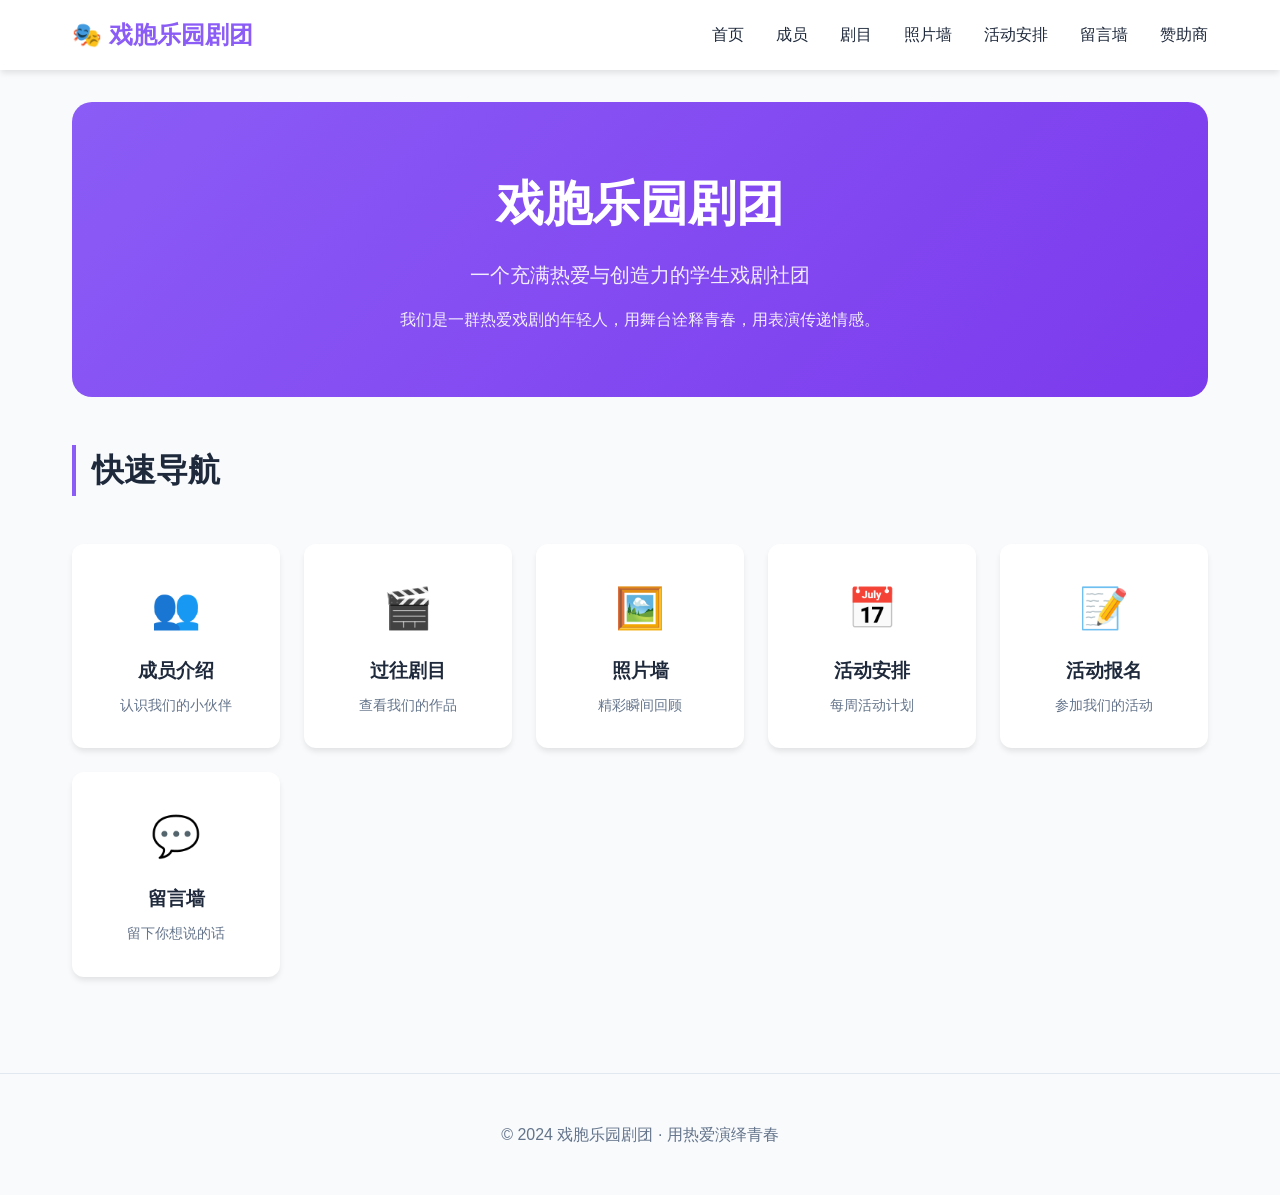
==== index.html @ 25ec361a "Initial commit: 戏胞乐园剧团网站" ====
<!DOCTYPE html>
<html lang="zh-CN">
<head>
    <meta charset="UTF-8">
    <meta name="viewport" content="width=device-width, initial-scale=1.0">
    <title>戏胞乐园剧团</title>
    <link rel="stylesheet" href="css/style.css">
    <style>
        /* 首页特有样式 */
        .hero {
            text-align: center;
            padding: 4rem 2rem;
            background: linear-gradient(135deg, #8B5CF6 0%, #7C3AED 100%);
            color: white;
            border-radius: 20px;
            margin-bottom: 3rem;
        }
        
        .hero h1 {
            font-size: 3rem;
            margin-bottom: 1rem;
        }
        
        .hero p {
            font-size: 1.25rem;
            opacity: 0.9;
        }
        
        .hero-poster {
            max-width: 400px;
            margin: 2rem auto 0;
            border-radius: 12px;
            box-shadow: 0 20px 40px rgba(0,0,0,0.3);
        }
        
        .quick-links {
            display: grid;
            grid-template-columns: repeat(auto-fit, minmax(200px, 1fr));
            gap: 1.5rem;
            margin-top: 3rem;
        }
        
        .quick-card {
            background: var(--card-bg);
            padding: 2rem;
            border-radius: 12px;
            text-align: center;
            box-shadow: var(--shadow);
            transition: transform 0.2s;
            text-decoration: none;
            color: var(--text);
        }
        
        .quick-card:hover {
            transform: translateY(-4px);
        }
        
        .quick-card .icon {
            font-size: 2.5rem;
            margin-bottom: 1rem;
        }
        
        .quick-card h3 {
            margin-bottom: 0.5rem;
        }
        
        .quick-card p {
            color: var(--text-light);
            font-size: 0.875rem;
        }
    </style>
</head>
<body>
    <!-- 导航 -->
    <nav class="navbar">
        <div class="navbar-content">
            <div class="logo">🎭 <span id="site-name">戏胞乐园剧团</span></div>
            <ul class="nav-links">
                <li><a href="index.html">首页</a></li>
                <li><a href="members.html">成员</a></li>
                <li><a href="plays.html">剧目</a></li>
                <li><a href="gallery.html">照片墙</a></li>
                <li><a href="schedule.html">活动安排</a></li>
                <li><a href="guestbook.html">留言墙</a></li>
                <li><a href="sponsors.html">赞助商</a></li>
            </ul>
        </div>
    </nav>
    
    <!-- 主内容 -->
    <main>
        <!-- Hero 区 -->
        <section class="hero">
            <h1 id="hero-title">戏胞乐园剧团</h1>
            <p id="hero-intro">一个充满热爱与创造力的学生戏剧社团</p>
            <p id="hero-desc" style="margin-top: 1rem; font-size: 1rem; max-width: 600px; margin-left: auto; margin-right: auto;">
                我们是一群热爱戏剧的年轻人，用舞台诠释青春，用表演传递情感。
            </p>
            <img id="hero-poster" class="hero-poster" style="display: none;">
        </section>
        
        <!-- 快捷入口 -->
        <h2 class="section-title">快速导航</h2>
        <div class="quick-links">
            <a href="members.html" class="quick-card">
                <div class="icon">👥</div>
                <h3>成员介绍</h3>
                <p>认识我们的小伙伴</p>
            </a>
            <a href="plays.html" class="quick-card">
                <div class="icon">🎬</div>
                <h3>过往剧目</h3>
                <p>查看我们的作品</p>
            </a>
            <a href="gallery.html" class="quick-card">
                <div class="icon">🖼️</div>
                <h3>照片墙</h3>
                <p>精彩瞬间回顾</p>
            </a>
            <a href="schedule.html" class="quick-card">
                <div class="icon">📅</div>
                <h3>活动安排</h3>
                <p>每周活动计划</p>
            </a>
            <a href="signup.html" class="quick-card">
                <div class="icon">📝</div>
                <h3>活动报名</h3>
                <p>参加我们的活动</p>
            </a>
            <a href="guestbook.html" class="quick-card">
                <div class="icon">💬</div>
                <h3>留言墙</h3>
                <p>留下你想说的话</p>
            </a>
        </div>
    </main>
    
    <!-- 页脚 -->
    <footer style="text-align: center; padding: 3rem 2rem; color: var(--text-light); border-top: 1px solid var(--border); margin-top: 4rem;">
        <p>© 2024 戏胞乐园剧团 · 用热爱演绎青春</p>
    </footer>
    
    <script src="js/data-manager.js"></script>
    <script>
        // 加载数据
        document.addEventListener('DOMContentLoaded', () => {
            const data = DataManager.getAll();
            
            // 更新标题
            document.getElementById('site-name').textContent = data.theater.name;
            document.title = data.theater.name;
            
            // 更新 Hero
            document.getElementById('hero-title').textContent = data.theater.name;
            document.getElementById('hero-intro').textContent = data.theater.intro;
            document.getElementById('hero-desc').textContent = data.theater.description;
            
            // 更新海报
            if (data.theater.poster) {
                const poster = document.getElementById('hero-poster');
                poster.src = data.theater.poster;
                poster.style.display = 'block';
            }
        });
    </script>
</body>
</html>
---- css/style.css ----
/**
 * 戏胞乐园 - 全局样式
 */

/* 基础重置 */
* {
    margin: 0;
    padding: 0;
    box-sizing: border-box;
}

:root {
    --primary: #8B5CF6;
    --primary-dark: #7C3AED;
    --secondary: #F59E0B;
    --bg: #F8FAFC;
    --card-bg: #FFFFFF;
    --text: #1E293B;
    --text-light: #64748B;
    --border: #E2E8F0;
    --shadow: 0 4px 6px -1px rgba(0,0,0,0.1);
    --shadow-lg: 0 10px 15px -3px rgba(0,0,0,0.1);
}

body {
    font-family: -apple-system, BlinkMacSystemFont, 'Segoe UI', Roboto, 'Helvetica Neue', Arial, sans-serif;
    background: var(--bg);
    color: var(--text);
    line-height: 1.6;
}

/* 导航 */
.navbar {
    background: var(--card-bg);
    box-shadow: var(--shadow);
    position: sticky;
    top: 0;
    z-index: 100;
}

.navbar-content {
    max-width: 1200px;
    margin: 0 auto;
    padding: 1rem 2rem;
    display: flex;
    justify-content: space-between;
    align-items: center;
}

.logo {
    font-size: 1.5rem;
    font-weight: bold;
    color: var(--primary);
}

.nav-links {
    display: flex;
    gap: 2rem;
    list-style: none;
}

.nav-links a {
    text-decoration: none;
    color: var(--text);
    font-weight: 500;
    transition: color 0.2s;
}

.nav-links a:hover {
    color: var(--primary);
}

/* 主内容区 */
main {
    max-width: 1200px;
    margin: 0 auto;
    padding: 2rem;
}

.section {
    margin-bottom: 4rem;
}

.section-title {
    font-size: 2rem;
    margin-bottom: 1.5rem;
    color: var(--text);
    border-left: 4px solid var(--primary);
    padding-left: 1rem;
}

/* 卡片网格 */
.card-grid {
    display: grid;
    grid-template-columns: repeat(auto-fill, minmax(250px, 1fr));
    gap: 1.5rem;
}

/* 成员卡片 */
.member-card {
    background: var(--card-bg);
    border-radius: 12px;
    padding: 1.5rem;
    text-align: center;
    box-shadow: var(--shadow);
    transition: transform 0.2s, box-shadow 0.2s;
}

.member-card:hover {
    transform: translateY(-4px);
    box-shadow: var(--shadow-lg);
}

.member-avatar {
    width: 100px;
    height: 100px;
    border-radius: 50%;
    overflow: hidden;
    margin: 0 auto 1rem;
    background: linear-gradient(135deg, var(--primary), var(--primary-dark));
}

.member-avatar img {
    width: 100%;
    height: 100%;
    object-fit: cover;
}

.avatar-placeholder {
    width: 100%;
    height: 100%;
    display: flex;
    align-items: center;
    justify-content: center;
    color: white;
    font-size: 2rem;
}

.member-name {
    font-size: 1.25rem;
    margin-bottom: 0.25rem;
}

.member-role {
    color: var(--primary);
    font-size: 0.875rem;
    font-weight: 500;
}

.member-intro {
    color: var(--text-light);
    font-size: 0.875rem;
    margin-top: 0.5rem;
}

/* 剧目卡片 */
.play-card {
    background: var(--card-bg);
    border-radius: 12px;
    overflow: hidden;
    box-shadow: var(--shadow);
}

.play-cover {
    height: 200px;
    background: linear-gradient(135deg, var(--primary), var(--secondary));
    display: flex;
    align-items: center;
    justify-content: center;
}

.play-cover img {
    width: 100%;
    height: 100%;
    object-fit: cover;
}

.cover-placeholder {
    color: white;
    font-size: 1.5rem;
    font-weight: bold;
    padding: 1rem;
    text-align: center;
}

.play-info {
    padding: 1.5rem;
}

.play-info h3 {
    margin-bottom: 0.5rem;
}

.play-date {
    color: var(--primary);
    font-size: 0.875rem;
    font-weight: 500;
}

.play-content {
    color: var(--text-light);
    margin-top: 0.75rem;
    font-size: 0.875rem;
}

/* 照片墙 */
.gallery-grid {
    display: grid;
    grid-template-columns: repeat(auto-fill, minmax(200px, 1fr));
    gap: 1rem;
}

.gallery-item {
    aspect-ratio: 1;
    border-radius: 8px;
    overflow: hidden;
    cursor: pointer;
    position: relative;
}

.gallery-item img {
    width: 100%;
    height: 100%;
    object-fit: cover;
    transition: transform 0.3s;
}

.gallery-item:hover img {
    transform: scale(1.05);
}

.gallery-title {
    position: absolute;
    bottom: 0;
    left: 0;
    right: 0;
    background: linear-gradient(transparent, rgba(0,0,0,0.7));
    color: white;
    padding: 2rem 1rem 1rem;
    font-size: 0.875rem;
}

/* Lightbox */
#lightbox {
    display: none;
    position: fixed;
    top: 0;
    left: 0;
    width: 100%;
    height: 100%;
    background: rgba(0,0,0,0.95);
    z-index: 1000;
    flex-direction: column;
    align-items: center;
    justify-content: center;
}

.lightbox-content {
    max-width: 90%;
    max-height: 80%;
    position: relative;
}

#lightbox-img {
    max-width: 100%;
    max-height: 70vh;
    border-radius: 8px;
}

.lightbox-info {
    color: white;
    text-align: center;
    margin-top: 1rem;
}

#lightbox-title {
    font-size: 1.25rem;
    margin-bottom: 0.5rem;
}

#lightbox-desc {
    color: #aaa;
    font-size: 0.875rem;
}

#lightbox-counter {
    position: absolute;
    top: 2rem;
    right: 2rem;
    color: white;
    font-size: 0.875rem;
}

.lightbox-close {
    position: absolute;
    top: 2rem;
    left: 2rem;
    color: white;
    font-size: 2rem;
    cursor: pointer;
    background: none;
    border: none;
}

.lightbox-nav {
    position: absolute;
    top: 50%;
    transform: translateY(-50%);
    background: rgba(255,255,255,0.2);
    color: white;
    border: none;
    width: 50px;
    height: 50px;
    border-radius: 50%;
    cursor: pointer;
    font-size: 1.5rem;
}

.lightbox-prev { left: 2rem; }
.lightbox-next { right: 2rem; }

/* 活动安排表 */
.schedule-table {
    width: 100%;
    border-collapse: collapse;
    background: var(--card-bg);
    border-radius: 12px;
    overflow: hidden;
    box-shadow: var(--shadow);
}

.schedule-table th,
.schedule-table td {
    padding: 1rem;
    text-align: left;
    border-bottom: 1px solid var(--border);
}

.schedule-table th {
    background: var(--primary);
    color: white;
    font-weight: 600;
}

.schedule-table tr:hover {
    background: var(--bg);
}

/* 空状态 */
.empty-tip {
    color: var(--text-light);
    text-align: center;
    padding: 3rem;
    font-style: italic;
}

/* 按钮 */
.btn {
    display: inline-block;
    padding: 0.75rem 1.5rem;
    border-radius: 8px;
    font-weight: 500;
    cursor: pointer;
    transition: all 0.2s;
    border: none;
    text-decoration: none;
}

.btn-primary {
    background: var(--primary);
    color: white;
}

.btn-primary:hover {
    background: var(--primary-dark);
}

.btn-secondary {
    background: var(--bg);
    color: var(--text);
}

/* 响应式 */
@media (max-width: 768px) {
    .nav-links {
        display: none;
    }
    
    .card-grid {
        grid-template-columns: repeat(auto-fill, minmax(150px, 1fr));
    }
    
    main {
        padding: 1rem;
    }
}
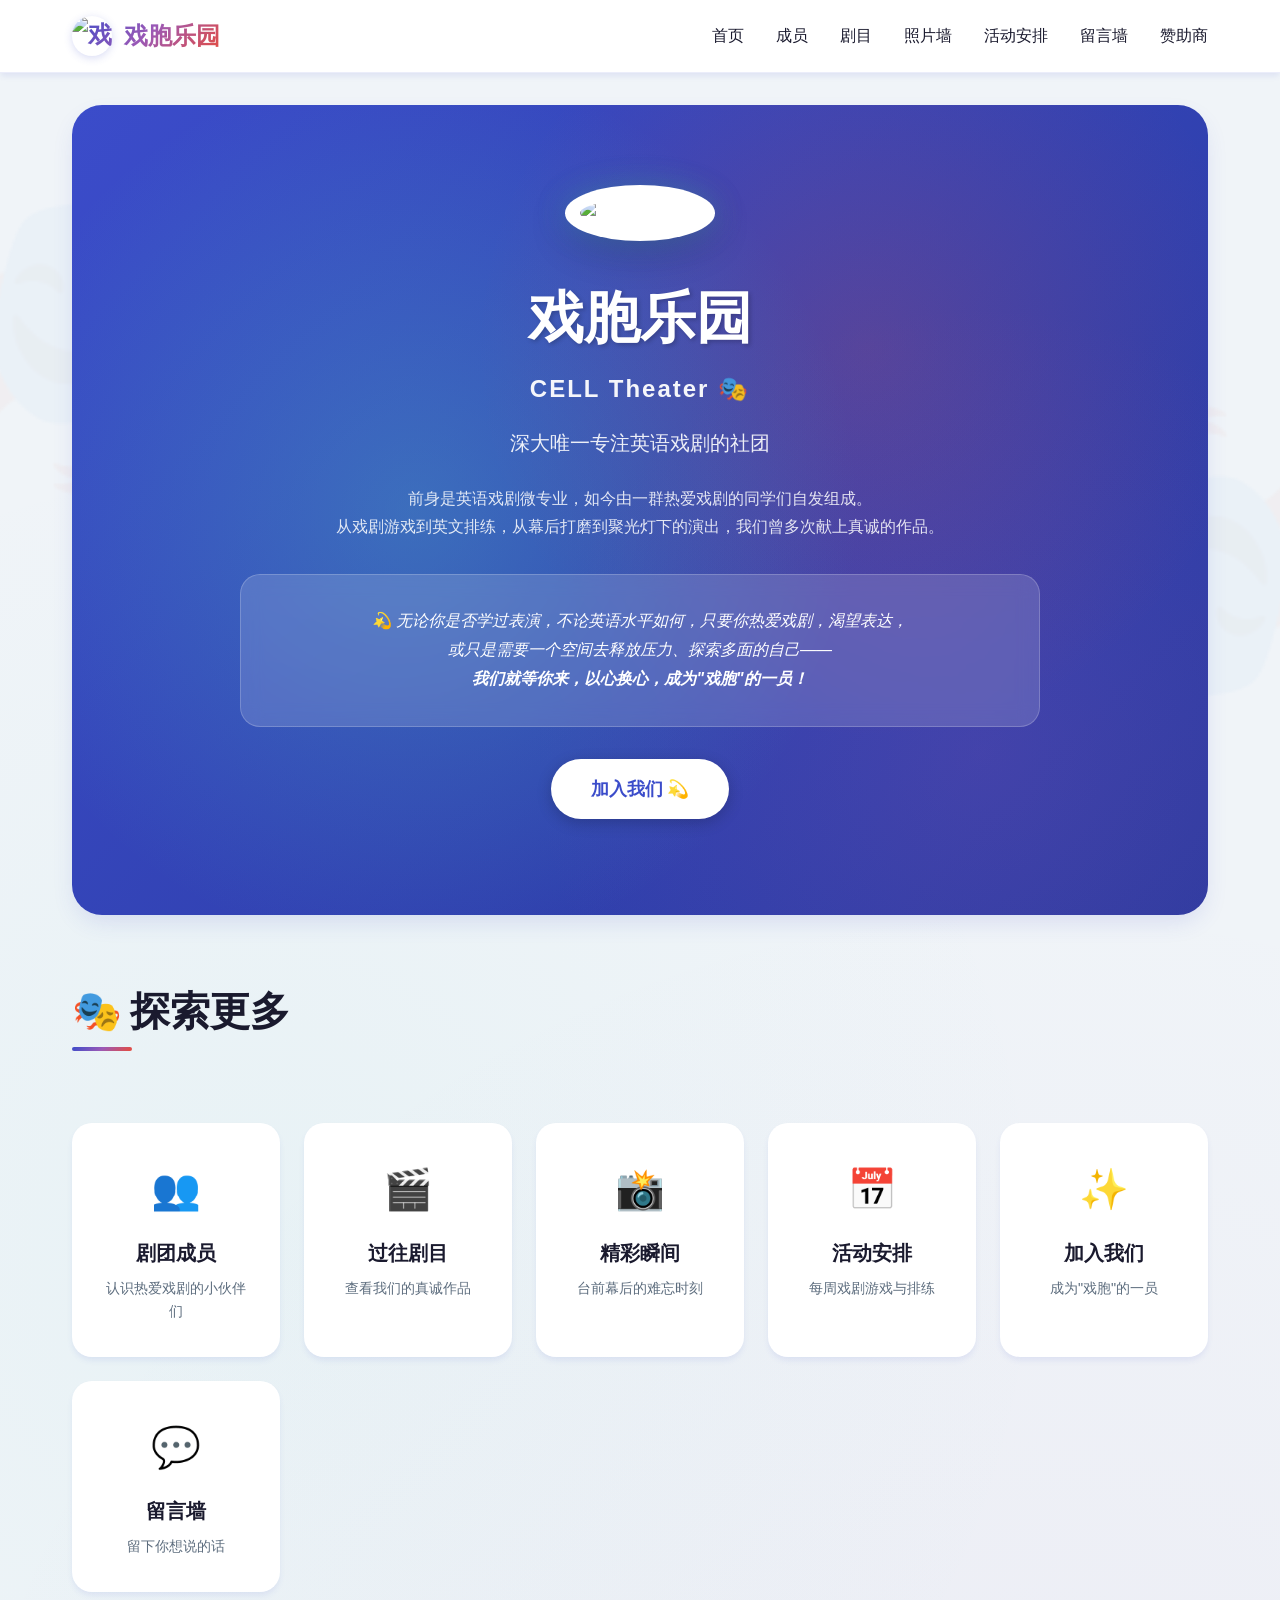
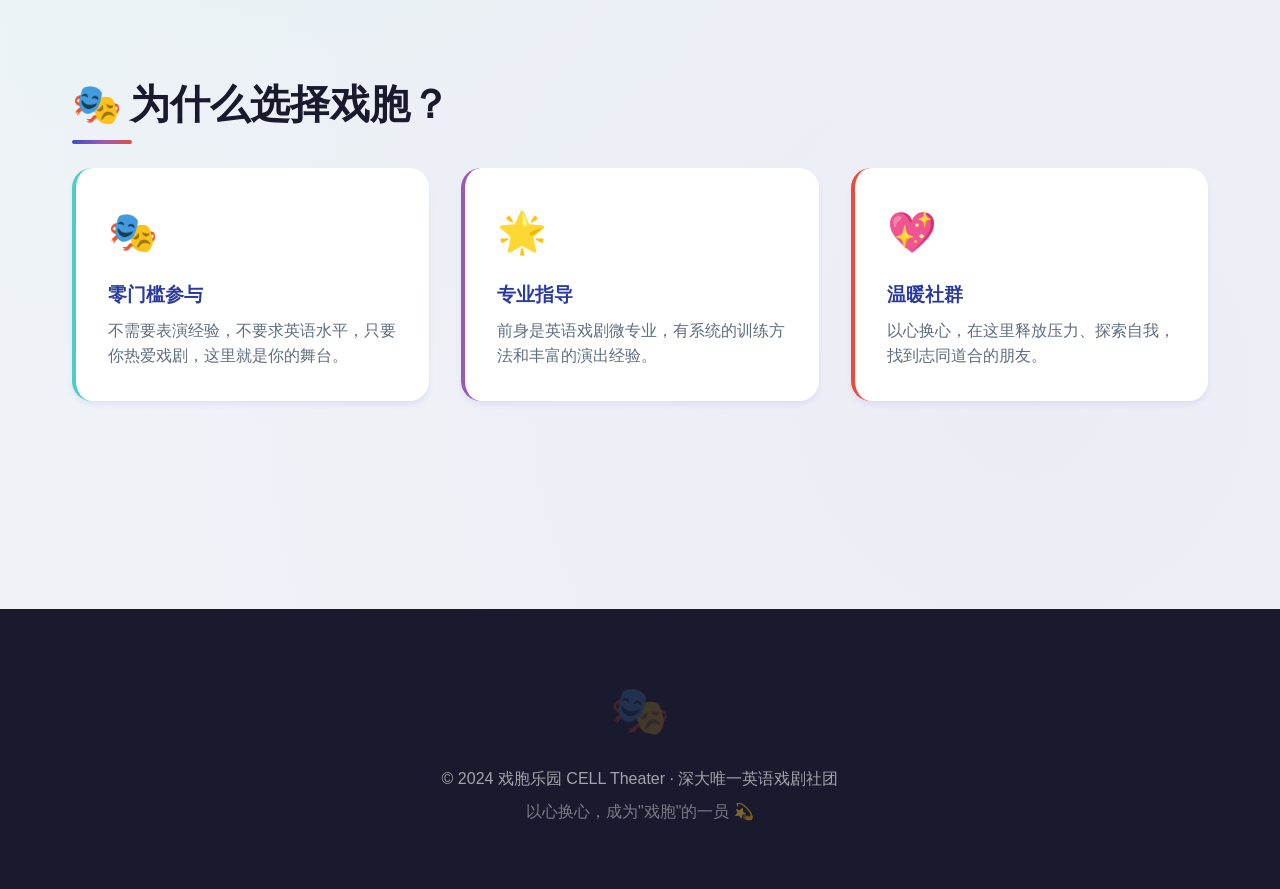
==== commit 1c9b68f3: "feat: 全新UI设计 - 基于Logo配色的戏剧风格主题 - 采用Logo蓝紫渐变为主色调 - 添加多彩点缀（绿、紫、红、蓝） - 全新Hero区域设计，展示社团介绍 - 优化卡片、表格、按钮等组" ====
--- a/index.html
+++ b/index.html
@@ -3,78 +3,22 @@
 <head>
     <meta charset="UTF-8">
     <meta name="viewport" content="width=device-width, initial-scale=1.0">
-    <title>戏胞乐园剧团</title>
+    <title>戏胞乐园 CELL Theater</title>
     <link rel="stylesheet" href="css/style.css">
-    <style>
-        /* 首页特有样式 */
-        .hero {
-            text-align: center;
-            padding: 4rem 2rem;
-            background: linear-gradient(135deg, #8B5CF6 0%, #7C3AED 100%);
-            color: white;
-            border-radius: 20px;
-            margin-bottom: 3rem;
-        }
-        
-        .hero h1 {
-            font-size: 3rem;
-            margin-bottom: 1rem;
-        }
-        
-        .hero p {
-            font-size: 1.25rem;
-            opacity: 0.9;
-        }
-        
-        .hero-poster {
-            max-width: 400px;
-            margin: 2rem auto 0;
-            border-radius: 12px;
-            box-shadow: 0 20px 40px rgba(0,0,0,0.3);
-        }
-        
-        .quick-links {
-            display: grid;
-            grid-template-columns: repeat(auto-fit, minmax(200px, 1fr));
-            gap: 1.5rem;
-            margin-top: 3rem;
-        }
-        
-        .quick-card {
-            background: var(--card-bg);
-            padding: 2rem;
-            border-radius: 12px;
-            text-align: center;
-            box-shadow: var(--shadow);
-            transition: transform 0.2s;
-            text-decoration: none;
-            color: var(--text);
-        }
-        
-        .quick-card:hover {
-            transform: translateY(-4px);
-        }
-        
-        .quick-card .icon {
-            font-size: 2.5rem;
-            margin-bottom: 1rem;
-        }
-        
-        .quick-card h3 {
-            margin-bottom: 0.5rem;
-        }
-        
-        .quick-card p {
-            color: var(--text-light);
-            font-size: 0.875rem;
-        }
-    </style>
+    <link rel="icon" href="images/logo.png" type="image/png">
 </head>
 <body>
+    <!-- 装饰元素 -->
+    <div class="drama-mask-decoration left">🎭</div>
+    <div class="drama-mask-decoration right">🎭</div>
+    
     <!-- 导航 -->
     <nav class="navbar">
         <div class="navbar-content">
-            <div class="logo">🎭 <span id="site-name">戏胞乐园剧团</span></div>
+            <div class="logo">
+                <img src="images/logo.png" alt="戏胞乐园 Logo">
+                戏胞乐园
+            </div>
             <ul class="nav-links">
                 <li><a href="index.html">首页</a></li>
                 <li><a href="members.html">成员</a></li>
@@ -91,41 +35,53 @@
     <main>
         <!-- Hero 区 -->
         <section class="hero">
-            <h1 id="hero-title">戏胞乐园剧团</h1>
-            <p id="hero-intro">一个充满热爱与创造力的学生戏剧社团</p>
-            <p id="hero-desc" style="margin-top: 1rem; font-size: 1rem; max-width: 600px; margin-left: auto; margin-right: auto;">
-                我们是一群热爱戏剧的年轻人，用舞台诠释青春，用表演传递情感。
-            </p>
-            <img id="hero-poster" class="hero-poster" style="display: none;">
+            <div class="hero-content">
+                <img src="images/logo.png" alt="戏胞乐园 Logo" class="hero-logo">
+                <h1>戏胞乐园</h1>
+                <div class="hero-subtitle">CELL Theater 🎭</div>
+                <p class="hero-tagline">深大唯一专注英语戏剧的社团</p>
+                <p class="hero-desc">
+                    前身是英语戏剧微专业，如今由一群热爱戏剧的同学们自发组成。<br>
+                    从戏剧游戏到英文排练，从幕后打磨到聚光灯下的演出，我们曾多次献上真诚的作品。
+                </p>
+                <div class="hero-welcome">
+                    💫 无论你是否学过表演，不论英语水平如何，只要你热爱戏剧，渴望表达，<br>
+                    或只是需要一个空间去释放压力、探索多面的自己——<br>
+                    <strong>我们就等你来，以心换心，成为"戏胞"的一员！</strong>
+                </div>
+                <div class="hero-cta">
+                    <a href="signup.html" class="btn-hero">加入我们 💫</a>
+                </div>
+            </div>
         </section>
         
         <!-- 快捷入口 -->
-        <h2 class="section-title">快速导航</h2>
+        <h2 class="section-title">探索更多</h2>
         <div class="quick-links">
             <a href="members.html" class="quick-card">
                 <div class="icon">👥</div>
-                <h3>成员介绍</h3>
-                <p>认识我们的小伙伴</p>
+                <h3>剧团成员</h3>
+                <p>认识热爱戏剧的小伙伴们</p>
             </a>
             <a href="plays.html" class="quick-card">
                 <div class="icon">🎬</div>
                 <h3>过往剧目</h3>
-                <p>查看我们的作品</p>
+                <p>查看我们的真诚作品</p>
             </a>
             <a href="gallery.html" class="quick-card">
-                <div class="icon">🖼️</div>
-                <h3>照片墙</h3>
-                <p>精彩瞬间回顾</p>
+                <div class="icon">📸</div>
+                <h3>精彩瞬间</h3>
+                <p>台前幕后的难忘时刻</p>
             </a>
             <a href="schedule.html" class="quick-card">
                 <div class="icon">📅</div>
                 <h3>活动安排</h3>
-                <p>每周活动计划</p>
+                <p>每周戏剧游戏与排练</p>
             </a>
             <a href="signup.html" class="quick-card">
-                <div class="icon">📝</div>
-                <h3>活动报名</h3>
-                <p>参加我们的活动</p>
+                <div class="icon">✨</div>
+                <h3>加入我们</h3>
+                <p>成为"戏胞"的一员</p>
             </a>
             <a href="guestbook.html" class="quick-card">
                 <div class="icon">💬</div>
@@ -133,34 +89,43 @@
                 <p>留下你想说的话</p>
             </a>
         </div>
+        
+        <!-- 特色介绍 -->
+        <section class="section" style="margin-top: 5rem;">
+            <h2 class="section-title">为什么选择戏胞？</h2>
+            <div style="display: grid; grid-template-columns: repeat(auto-fit, minmax(300px, 1fr)); gap: 2rem;">
+                <div style="background: white; padding: 2rem; border-radius: 20px; box-shadow: var(--shadow); border-left: 4px solid var(--accent-green);">
+                    <div style="font-size: 2.5rem; margin-bottom: 1rem;">🎭</div>
+                    <h3 style="margin-bottom: 0.5rem; color: var(--primary-dark);">零门槛参与</h3>
+                    <p style="color: var(--text-light);">不需要表演经验，不要求英语水平，只要你热爱戏剧，这里就是你的舞台。</p>
+                </div>
+                <div style="background: white; padding: 2rem; border-radius: 20px; box-shadow: var(--shadow); border-left: 4px solid var(--accent-purple);">
+                    <div style="font-size: 2.5rem; margin-bottom: 1rem;">🌟</div>
+                    <h3 style="margin-bottom: 0.5rem; color: var(--primary-dark);">专业指导</h3>
+                    <p style="color: var(--text-light);">前身是英语戏剧微专业，有系统的训练方法和丰富的演出经验。</p>
+                </div>
+                <div style="background: white; padding: 2rem; border-radius: 20px; box-shadow: var(--shadow); border-left: 4px solid var(--accent-red);">
+                    <div style="font-size: 2.5rem; margin-bottom: 1rem;">💖</div>
+                    <h3 style="margin-bottom: 0.5rem; color: var(--primary-dark);">温暖社群</h3>
+                    <p style="color: var(--text-light);">以心换心，在这里释放压力、探索自我，找到志同道合的朋友。</p>
+                </div>
+            </div>
+        </section>
     </main>
     
     <!-- 页脚 -->
-    <footer style="text-align: center; padding: 3rem 2rem; color: var(--text-light); border-top: 1px solid var(--border); margin-top: 4rem;">
-        <p>© 2024 戏胞乐园剧团 · 用热爱演绎青春</p>
+    <footer>
+        <p>© 2024 戏胞乐园 CELL Theater · 深大唯一英语戏剧社团</p>
+        <p style="margin-top: 0.5rem; opacity: 0.7;">以心换心，成为"戏胞"的一员 💫</p>
     </footer>
     
-    <script src="js/data-manager.js"></script>
     <script>
-        // 加载数据
+        // 简单的动画效果
         document.addEventListener('DOMContentLoaded', () => {
-            const data = DataManager.getAll();
-            
-            // 更新标题
-            document.getElementById('site-name').textContent = data.theater.name;
-            document.title = data.theater.name;
-            
-            // 更新 Hero
-            document.getElementById('hero-title').textContent = data.theater.name;
-            document.getElementById('hero-intro').textContent = data.theater.intro;
-            document.getElementById('hero-desc').textContent = data.theater.description;
-            
-            // 更新海报
-            if (data.theater.poster) {
-                const poster = document.getElementById('hero-poster');
-                poster.src = data.theater.poster;
-                poster.style.display = 'block';
-            }
+            const cards = document.querySelectorAll('.quick-card, .member-card, .play-card');
+            cards.forEach((card, index) => {
+                card.style.animationDelay = `${index * 0.1}s`;
+            });
         });
     </script>
 </body>
--- a/css/style.css
+++ b/css/style.css
@@ -1,5 +1,6 @@
 /**
- * 戏胞乐园 - 全局样式
+ * 戏胞乐园 - 全新UI设计
+ * 基于Logo配色：蓝色主调 + 多彩点缀
  */
 
 /* 基础重置 */
@@ -10,32 +11,60 @@
 }
 
 :root {
-    --primary: #8B5CF6;
-    --primary-dark: #7C3AED;
-    --secondary: #F59E0B;
-    --bg: #F8FAFC;
+    /* Logo配色系统 */
+    --primary-blue: #3B4CCA;      /* Logo背景蓝 */
+    --primary-dark: #2A3A9F;      /* 深蓝 */
+    --primary-light: #5C6FE0;     /* 浅蓝 */
+    
+    /* 多彩点缀 */
+    --accent-green: #4ECDC4;      /* C字母绿 */
+    --accent-purple: #9B59B6;     /* E字母紫 */
+    --accent-red: #E74C3C;        /* L字母红 */
+    --accent-cyan: #3498DB;       /* L字母蓝 */
+    --accent-yellow: #F1C40F;     /* 金色点缀 */
+    
+    /* 戏剧主题 */
+    --stage-black: #1A1A2E;       /* 舞台黑 */
+    --spotlight: #FFF8E1;         /* 聚光灯 */
+    --curtain-red: #C0392B;       /* 幕布红 */
+    
+    /* 功能色 */
+    --bg: #F0F4F8;
     --card-bg: #FFFFFF;
-    --text: #1E293B;
-    --text-light: #64748B;
-    --border: #E2E8F0;
-    --shadow: 0 4px 6px -1px rgba(0,0,0,0.1);
-    --shadow-lg: 0 10px 15px -3px rgba(0,0,0,0.1);
+    --text: #1A1A2E;
+    --text-light: #5D6D7E;
+    --border: #E1E8ED;
+    
+    /* 渐变 */
+    --gradient-primary: linear-gradient(135deg, var(--primary-blue) 0%, var(--primary-dark) 100%);
+    --gradient-drama: linear-gradient(135deg, var(--primary-blue) 0%, var(--accent-purple) 50%, var(--accent-red) 100%);
+    --gradient-spotlight: radial-gradient(ellipse at center, rgba(255,248,225,0.8) 0%, transparent 70%);
+    
+    /* 阴影 */
+    --shadow: 0 4px 6px -1px rgba(59, 76, 202, 0.1);
+    --shadow-lg: 0 10px 25px -5px rgba(59, 76, 202, 0.15);
+    --shadow-glow: 0 0 30px rgba(78, 205, 196, 0.3);
 }
 
 body {
-    font-family: -apple-system, BlinkMacSystemFont, 'Segoe UI', Roboto, 'Helvetica Neue', Arial, sans-serif;
+    font-family: -apple-system, BlinkMacSystemFont, 'Segoe UI', 'PingFang SC', 'Hiragino Sans GB', 'Microsoft YaHei', sans-serif;
     background: var(--bg);
     color: var(--text);
     line-height: 1.6;
-}
-
-/* 导航 */
+    background-image: 
+        radial-gradient(circle at 20% 50%, rgba(78, 205, 196, 0.05) 0%, transparent 50%),
+        radial-gradient(circle at 80% 80%, rgba(155, 89, 182, 0.05) 0%, transparent 50%);
+}
+
+/* 导航 - 玻璃态效果 */
 .navbar {
-    background: var(--card-bg);
+    background: rgba(255, 255, 255, 0.95);
+    backdrop-filter: blur(10px);
     box-shadow: var(--shadow);
     position: sticky;
     top: 0;
     z-index: 100;
+    border-bottom: 1px solid rgba(59, 76, 202, 0.1);
 }
 
 .navbar-content {
@@ -48,9 +77,23 @@
 }
 
 .logo {
+    display: flex;
+    align-items: center;
+    gap: 0.75rem;
     font-size: 1.5rem;
-    font-weight: bold;
-    color: var(--primary);
+    font-weight: 800;
+    background: var(--gradient-drama);
+    -webkit-background-clip: text;
+    -webkit-text-fill-color: transparent;
+    background-clip: text;
+}
+
+.logo img {
+    width: 40px;
+    height: 40px;
+    border-radius: 50%;
+    object-fit: cover;
+    box-shadow: 0 2px 8px rgba(59, 76, 202, 0.2);
 }
 
 .nav-links {
@@ -63,11 +106,29 @@
     text-decoration: none;
     color: var(--text);
     font-weight: 500;
-    transition: color 0.2s;
+    transition: all 0.3s;
+    position: relative;
+    padding: 0.5rem 0;
+}
+
+.nav-links a::after {
+    content: '';
+    position: absolute;
+    bottom: 0;
+    left: 0;
+    width: 0;
+    height: 3px;
+    background: var(--gradient-drama);
+    transition: width 0.3s;
+    border-radius: 2px;
 }
 
 .nav-links a:hover {
-    color: var(--primary);
+    color: var(--primary-blue);
+}
+
+.nav-links a:hover::after {
+    width: 100%;
 }
 
 /* 主内容区 */
@@ -78,46 +139,237 @@
 }
 
 .section {
+    margin-bottom: 5rem;
+}
+
+.section-title {
+    font-size: 2.5rem;
+    margin-bottom: 2rem;
+    color: var(--text);
+    position: relative;
+    display: inline-block;
+    font-weight: 800;
+}
+
+.section-title::before {
+    content: '🎭';
+    margin-right: 0.5rem;
+}
+
+.section-title::after {
+    content: '';
+    position: absolute;
+    bottom: -8px;
+    left: 0;
+    width: 60px;
+    height: 4px;
+    background: var(--gradient-drama);
+    border-radius: 2px;
+}
+
+/* Hero 区域 - 戏剧舞台风格 */
+.hero {
+    text-align: center;
+    padding: 5rem 2rem 6rem;
+    background: var(--gradient-primary);
+    color: white;
+    border-radius: 30px;
     margin-bottom: 4rem;
-}
-
-.section-title {
-    font-size: 2rem;
-    margin-bottom: 1.5rem;
+    position: relative;
+    overflow: hidden;
+    box-shadow: var(--shadow-lg);
+}
+
+.hero::before {
+    content: '';
+    position: absolute;
+    top: 0;
+    left: 0;
+    right: 0;
+    bottom: 0;
+    background: 
+        radial-gradient(circle at 30% 50%, rgba(78, 205, 196, 0.3) 0%, transparent 50%),
+        radial-gradient(circle at 70% 30%, rgba(231, 76, 60, 0.2) 0%, transparent 40%),
+        radial-gradient(circle at 80% 80%, rgba(155, 89, 182, 0.2) 0%, transparent 40%);
+    pointer-events: none;
+}
+
+.hero-content {
+    position: relative;
+    z-index: 1;
+}
+
+.hero-logo {
+    width: 150px;
+    height: 150px;
+    margin: 0 auto 2rem;
+    border-radius: 50%;
+    border: 5px solid rgba(255, 255, 255, 0.3);
+    box-shadow: 0 10px 40px rgba(0, 0, 0, 0.2), var(--shadow-glow);
+    background: white;
+    padding: 10px;
+}
+
+.hero h1 {
+    font-size: 3.5rem;
+    margin-bottom: 0.5rem;
+    font-weight: 900;
+    text-shadow: 2px 2px 4px rgba(0,0,0,0.2);
+}
+
+.hero-subtitle {
+    font-size: 1.5rem;
+    opacity: 0.95;
+    margin-bottom: 1rem;
+    font-weight: 600;
+    letter-spacing: 2px;
+}
+
+.hero-tagline {
+    font-size: 1.25rem;
+    opacity: 0.9;
+    max-width: 700px;
+    margin: 0 auto 1.5rem;
+    line-height: 1.8;
+}
+
+.hero-desc {
+    font-size: 1rem;
+    opacity: 0.85;
+    max-width: 800px;
+    margin: 0 auto 2rem;
+    line-height: 1.8;
+}
+
+.hero-welcome {
+    background: rgba(255, 255, 255, 0.15);
+    backdrop-filter: blur(10px);
+    border-radius: 20px;
+    padding: 2rem;
+    max-width: 800px;
+    margin: 2rem auto 0;
+    border: 1px solid rgba(255, 255, 255, 0.2);
+    font-style: italic;
+    line-height: 1.8;
+}
+
+.hero-cta {
+    margin-top: 2rem;
+}
+
+.btn-hero {
+    display: inline-block;
+    padding: 1rem 2.5rem;
+    background: white;
+    color: var(--primary-blue);
+    font-weight: 700;
+    font-size: 1.1rem;
+    border-radius: 50px;
+    text-decoration: none;
+    transition: all 0.3s;
+    box-shadow: 0 4px 15px rgba(0,0,0,0.2);
+}
+
+.btn-hero:hover {
+    transform: translateY(-3px);
+    box-shadow: 0 8px 25px rgba(0,0,0,0.3);
+}
+
+/* 快捷入口 */
+.quick-links {
+    display: grid;
+    grid-template-columns: repeat(auto-fit, minmax(200px, 1fr));
+    gap: 1.5rem;
+    margin-top: 3rem;
+}
+
+.quick-card {
+    background: var(--card-bg);
+    padding: 2rem;
+    border-radius: 20px;
+    text-align: center;
+    box-shadow: var(--shadow);
+    transition: all 0.3s;
+    text-decoration: none;
     color: var(--text);
-    border-left: 4px solid var(--primary);
-    padding-left: 1rem;
+    border: 2px solid transparent;
+    position: relative;
+    overflow: hidden;
+}
+
+.quick-card::before {
+    content: '';
+    position: absolute;
+    top: 0;
+    left: 0;
+    right: 0;
+    height: 4px;
+    background: var(--gradient-drama);
+    opacity: 0;
+    transition: opacity 0.3s;
+}
+
+.quick-card:hover {
+    transform: translateY(-8px);
+    box-shadow: var(--shadow-lg);
+    border-color: var(--primary-light);
+}
+
+.quick-card:hover::before {
+    opacity: 1;
+}
+
+.quick-card .icon {
+    font-size: 2.5rem;
+    margin-bottom: 1rem;
+    display: block;
+}
+
+.quick-card h3 {
+    margin-bottom: 0.5rem;
+    font-size: 1.25rem;
+    font-weight: 700;
+}
+
+.quick-card p {
+    color: var(--text-light);
+    font-size: 0.9rem;
 }
 
 /* 卡片网格 */
 .card-grid {
     display: grid;
-    grid-template-columns: repeat(auto-fill, minmax(250px, 1fr));
-    gap: 1.5rem;
+    grid-template-columns: repeat(auto-fill, minmax(280px, 1fr));
+    gap: 2rem;
 }
 
 /* 成员卡片 */
 .member-card {
     background: var(--card-bg);
-    border-radius: 12px;
-    padding: 1.5rem;
+    border-radius: 20px;
+    padding: 2rem;
     text-align: center;
     box-shadow: var(--shadow);
-    transition: transform 0.2s, box-shadow 0.2s;
+    transition: all 0.3s;
+    border: 2px solid transparent;
+    position: relative;
 }
 
 .member-card:hover {
-    transform: translateY(-4px);
+    transform: translateY(-5px);
     box-shadow: var(--shadow-lg);
+    border-color: var(--accent-green);
 }
 
 .member-avatar {
-    width: 100px;
-    height: 100px;
+    width: 120px;
+    height: 120px;
     border-radius: 50%;
     overflow: hidden;
-    margin: 0 auto 1rem;
-    background: linear-gradient(135deg, var(--primary), var(--primary-dark));
+    margin: 0 auto 1.5rem;
+    background: var(--gradient-drama);
+    border: 4px solid white;
+    box-shadow: 0 4px 15px rgba(0,0,0,0.1);
 }
 
 .member-avatar img {
@@ -133,54 +385,84 @@
     align-items: center;
     justify-content: center;
     color: white;
-    font-size: 2rem;
+    font-size: 3rem;
+    font-weight: 700;
 }
 
 .member-name {
-    font-size: 1.25rem;
-    margin-bottom: 0.25rem;
+    font-size: 1.5rem;
+    margin-bottom: 0.5rem;
+    font-weight: 700;
+    color: var(--primary-dark);
 }
 
 .member-role {
-    color: var(--primary);
+    display: inline-block;
+    background: var(--gradient-drama);
+    color: white;
+    padding: 0.25rem 1rem;
+    border-radius: 20px;
     font-size: 0.875rem;
-    font-weight: 500;
+    font-weight: 600;
+    margin-bottom: 1rem;
 }
 
 .member-intro {
     color: var(--text-light);
-    font-size: 0.875rem;
-    margin-top: 0.5rem;
+    font-size: 0.95rem;
+    line-height: 1.6;
 }
 
 /* 剧目卡片 */
 .play-card {
     background: var(--card-bg);
-    border-radius: 12px;
+    border-radius: 20px;
     overflow: hidden;
     box-shadow: var(--shadow);
+    transition: all 0.3s;
+    border: 2px solid transparent;
+}
+
+.play-card:hover {
+    transform: translateY(-5px);
+    box-shadow: var(--shadow-lg);
+    border-color: var(--accent-purple);
 }
 
 .play-cover {
-    height: 200px;
-    background: linear-gradient(135deg, var(--primary), var(--secondary));
+    height: 220px;
+    background: var(--gradient-drama);
     display: flex;
     align-items: center;
     justify-content: center;
+    position: relative;
+    overflow: hidden;
+}
+
+.play-cover::before {
+    content: '🎭';
+    font-size: 4rem;
+    opacity: 0.3;
+    position: absolute;
 }
 
 .play-cover img {
     width: 100%;
     height: 100%;
     object-fit: cover;
+    position: relative;
+    z-index: 1;
 }
 
 .cover-placeholder {
     color: white;
-    font-size: 1.5rem;
-    font-weight: bold;
+    font-size: 1.75rem;
+    font-weight: 700;
     padding: 1rem;
     text-align: center;
+    position: relative;
+    z-index: 1;
+    text-shadow: 1px 1px 2px rgba(0,0,0,0.3);
 }
 
 .play-info {
@@ -189,33 +471,49 @@
 
 .play-info h3 {
     margin-bottom: 0.5rem;
+    font-size: 1.4rem;
+    color: var(--primary-dark);
 }
 
 .play-date {
-    color: var(--primary);
+    display: inline-block;
+    background: var(--accent-yellow);
+    color: var(--text);
+    padding: 0.25rem 0.75rem;
+    border-radius: 15px;
     font-size: 0.875rem;
-    font-weight: 500;
+    font-weight: 600;
+    margin-bottom: 0.75rem;
 }
 
 .play-content {
     color: var(--text-light);
-    margin-top: 0.75rem;
-    font-size: 0.875rem;
+    font-size: 0.95rem;
+    line-height: 1.6;
 }
 
 /* 照片墙 */
 .gallery-grid {
     display: grid;
-    grid-template-columns: repeat(auto-fill, minmax(200px, 1fr));
-    gap: 1rem;
+    grid-template-columns: repeat(auto-fill, minmax(250px, 1fr));
+    gap: 1.5rem;
 }
 
 .gallery-item {
     aspect-ratio: 1;
-    border-radius: 8px;
+    border-radius: 16px;
     overflow: hidden;
     cursor: pointer;
     position: relative;
+    box-shadow: var(--shadow);
+    transition: all 0.3s;
+    border: 3px solid transparent;
+}
+
+.gallery-item:hover {
+    transform: scale(1.03) rotate(1deg);
+    box-shadow: var(--shadow-lg);
+    border-color: var(--accent-cyan);
 }
 
 .gallery-item img {
@@ -226,7 +524,7 @@
 }
 
 .gallery-item:hover img {
-    transform: scale(1.05);
+    transform: scale(1.1);
 }
 
 .gallery-title {
@@ -234,10 +532,11 @@
     bottom: 0;
     left: 0;
     right: 0;
-    background: linear-gradient(transparent, rgba(0,0,0,0.7));
+    background: linear-gradient(transparent, rgba(26, 26, 46, 0.9));
     color: white;
     padding: 2rem 1rem 1rem;
-    font-size: 0.875rem;
+    font-size: 1rem;
+    font-weight: 600;
 }
 
 /* Lightbox */
@@ -248,39 +547,42 @@
     left: 0;
     width: 100%;
     height: 100%;
-    background: rgba(0,0,0,0.95);
+    background: rgba(26, 26, 46, 0.98);
     z-index: 1000;
     flex-direction: column;
     align-items: center;
     justify-content: center;
+    backdrop-filter: blur(10px);
 }
 
 .lightbox-content {
     max-width: 90%;
-    max-height: 80%;
+    max-height: 85%;
     position: relative;
 }
 
 #lightbox-img {
     max-width: 100%;
-    max-height: 70vh;
-    border-radius: 8px;
+    max-height: 75vh;
+    border-radius: 12px;
+    box-shadow: 0 20px 60px rgba(0,0,0,0.5);
 }
 
 .lightbox-info {
     color: white;
     text-align: center;
-    margin-top: 1rem;
+    margin-top: 1.5rem;
 }
 
 #lightbox-title {
-    font-size: 1.25rem;
+    font-size: 1.5rem;
     margin-bottom: 0.5rem;
+    font-weight: 700;
 }
 
 #lightbox-desc {
-    color: #aaa;
-    font-size: 0.875rem;
+    color: rgba(255,255,255,0.7);
+    font-size: 1rem;
 }
 
 #lightbox-counter {
@@ -289,6 +591,9 @@
     right: 2rem;
     color: white;
     font-size: 0.875rem;
+    background: rgba(255,255,255,0.1);
+    padding: 0.5rem 1rem;
+    border-radius: 20px;
 }
 
 .lightbox-close {
@@ -296,24 +601,42 @@
     top: 2rem;
     left: 2rem;
     color: white;
-    font-size: 2rem;
+    font-size: 2.5rem;
     cursor: pointer;
     background: none;
     border: none;
+    width: 50px;
+    height: 50px;
+    border-radius: 50%;
+    display: flex;
+    align-items: center;
+    justify-content: center;
+    transition: background 0.3s;
+}
+
+.lightbox-close:hover {
+    background: rgba(255,255,255,0.1);
 }
 
 .lightbox-nav {
     position: absolute;
     top: 50%;
     transform: translateY(-50%);
-    background: rgba(255,255,255,0.2);
+    background: rgba(255,255,255,0.1);
     color: white;
     border: none;
-    width: 50px;
-    height: 50px;
+    width: 60px;
+    height: 60px;
     border-radius: 50%;
     cursor: pointer;
     font-size: 1.5rem;
+    transition: all 0.3s;
+    backdrop-filter: blur(10px);
+}
+
+.lightbox-nav:hover {
+    background: rgba(255,255,255,0.2);
+    transform: translateY(-50%) scale(1.1);
 }
 
 .lightbox-prev { left: 2rem; }
@@ -322,62 +645,129 @@
 /* 活动安排表 */
 .schedule-table {
     width: 100%;
-    border-collapse: collapse;
+    border-collapse: separate;
+    border-spacing: 0;
     background: var(--card-bg);
-    border-radius: 12px;
+    border-radius: 20px;
     overflow: hidden;
     box-shadow: var(--shadow);
 }
 
 .schedule-table th,
 .schedule-table td {
-    padding: 1rem;
+    padding: 1.25rem;
     text-align: left;
+}
+
+.schedule-table th {
+    background: var(--gradient-primary);
+    color: white;
+    font-weight: 700;
+    text-transform: uppercase;
+    letter-spacing: 1px;
+    font-size: 0.875rem;
+}
+
+.schedule-table th:first-child {
+    border-radius: 20px 0 0 0;
+}
+
+.schedule-table th:last-child {
+    border-radius: 0 20px 0 0;
+}
+
+.schedule-table tr:nth-child(even) {
+    background: rgba(59, 76, 202, 0.03);
+}
+
+.schedule-table tr:hover {
+    background: rgba(78, 205, 196, 0.08);
+}
+
+.schedule-table td {
     border-bottom: 1px solid var(--border);
 }
 
-.schedule-table th {
-    background: var(--primary);
-    color: white;
-    font-weight: 600;
-}
-
-.schedule-table tr:hover {
-    background: var(--bg);
+.schedule-table tr:last-child td {
+    border-bottom: none;
+}
+
+.schedule-table tr:last-child td:first-child {
+    border-radius: 0 0 0 20px;
+}
+
+.schedule-table tr:last-child td:last-child {
+    border-radius: 0 0 20px 0;
 }
 
 /* 空状态 */
 .empty-tip {
     color: var(--text-light);
     text-align: center;
+    padding: 4rem;
+    font-size: 1.1rem;
+    background: rgba(59, 76, 202, 0.05);
+    border-radius: 20px;
+    border: 2px dashed var(--border);
+}
+
+.loading {
+    text-align: center;
     padding: 3rem;
-    font-style: italic;
+    color: var(--text-light);
 }
 
 /* 按钮 */
 .btn {
     display: inline-block;
-    padding: 0.75rem 1.5rem;
-    border-radius: 8px;
-    font-weight: 500;
+    padding: 0.875rem 1.75rem;
+    border-radius: 50px;
+    font-weight: 700;
     cursor: pointer;
-    transition: all 0.2s;
+    transition: all 0.3s;
     border: none;
     text-decoration: none;
+    font-size: 1rem;
 }
 
 .btn-primary {
-    background: var(--primary);
-    color: white;
+    background: var(--gradient-drama);
+    color: white;
+    box-shadow: 0 4px 15px rgba(59, 76, 202, 0.3);
 }
 
 .btn-primary:hover {
-    background: var(--primary-dark);
+    transform: translateY(-2px);
+    box-shadow: 0 8px 25px rgba(59, 76, 202, 0.4);
 }
 
 .btn-secondary {
     background: var(--bg);
     color: var(--text);
+    border: 2px solid var(--border);
+}
+
+.btn-secondary:hover {
+    border-color: var(--primary-blue);
+    color: var(--primary-blue);
+}
+
+/* 页脚 */
+footer {
+    text-align: center;
+    padding: 4rem 2rem;
+    background: var(--stage-black);
+    color: rgba(255,255,255,0.6);
+    margin-top: 6rem;
+    position: relative;
+}
+
+footer::before {
+    content: '🎭';
+    font-size: 3rem;
+    display: block;
+    margin-bottom: 1rem;
+    opacity: 0.3;
 }
 
 /* 响应式 */
@@ -386,11 +776,72 @@
         display: none;
     }
     
+    .hero {
+        padding: 3rem 1.5rem;
+    }
+    
+    .hero h1 {
+        font-size: 2.5rem;
+    }
+    
+    .hero-subtitle {
+        font-size: 1.2rem;
+    }
+    
     .card-grid {
-        grid-template-columns: repeat(auto-fill, minmax(150px, 1fr));
+        grid-template-columns: 1fr;
+    }
+    
+    .section-title {
+        font-size: 1.75rem;
     }
     
     main {
         padding: 1rem;
     }
-}
+    
+    .gallery-grid {
+        grid-template-columns: repeat(2, 1fr);
+    }
+    
+    .schedule-table {
+        font-size: 0.875rem;
+    }
+    
+    .schedule-table th,
+    .schedule-table td {
+        padding: 0.75rem;
+    }
+}
+
+/* 动画 */
+@keyframes fadeIn {
+    from { opacity: 0; transform: translateY(20px); }
+    to { opacity: 1; transform: translateY(0); }
+}
+
+.member-card,
+.play-card,
+.gallery-item {
+    animation: fadeIn 0.6s ease-out;
+}
+
+/* 特色装饰 */
+.drama-mask-decoration {
+    position: fixed;
+    font-size: 20rem;
+    opacity: 0.03;
+    pointer-events: none;
+    z-index: -1;
+}
+
+.drama-mask-decoration.left {
+    top: 10%;
+    left: -5%;
+}
+
+.drama-mask-decoration.right {
+    bottom: 10%;
+    right: -5%;
+    transform: rotate(180deg);
+}
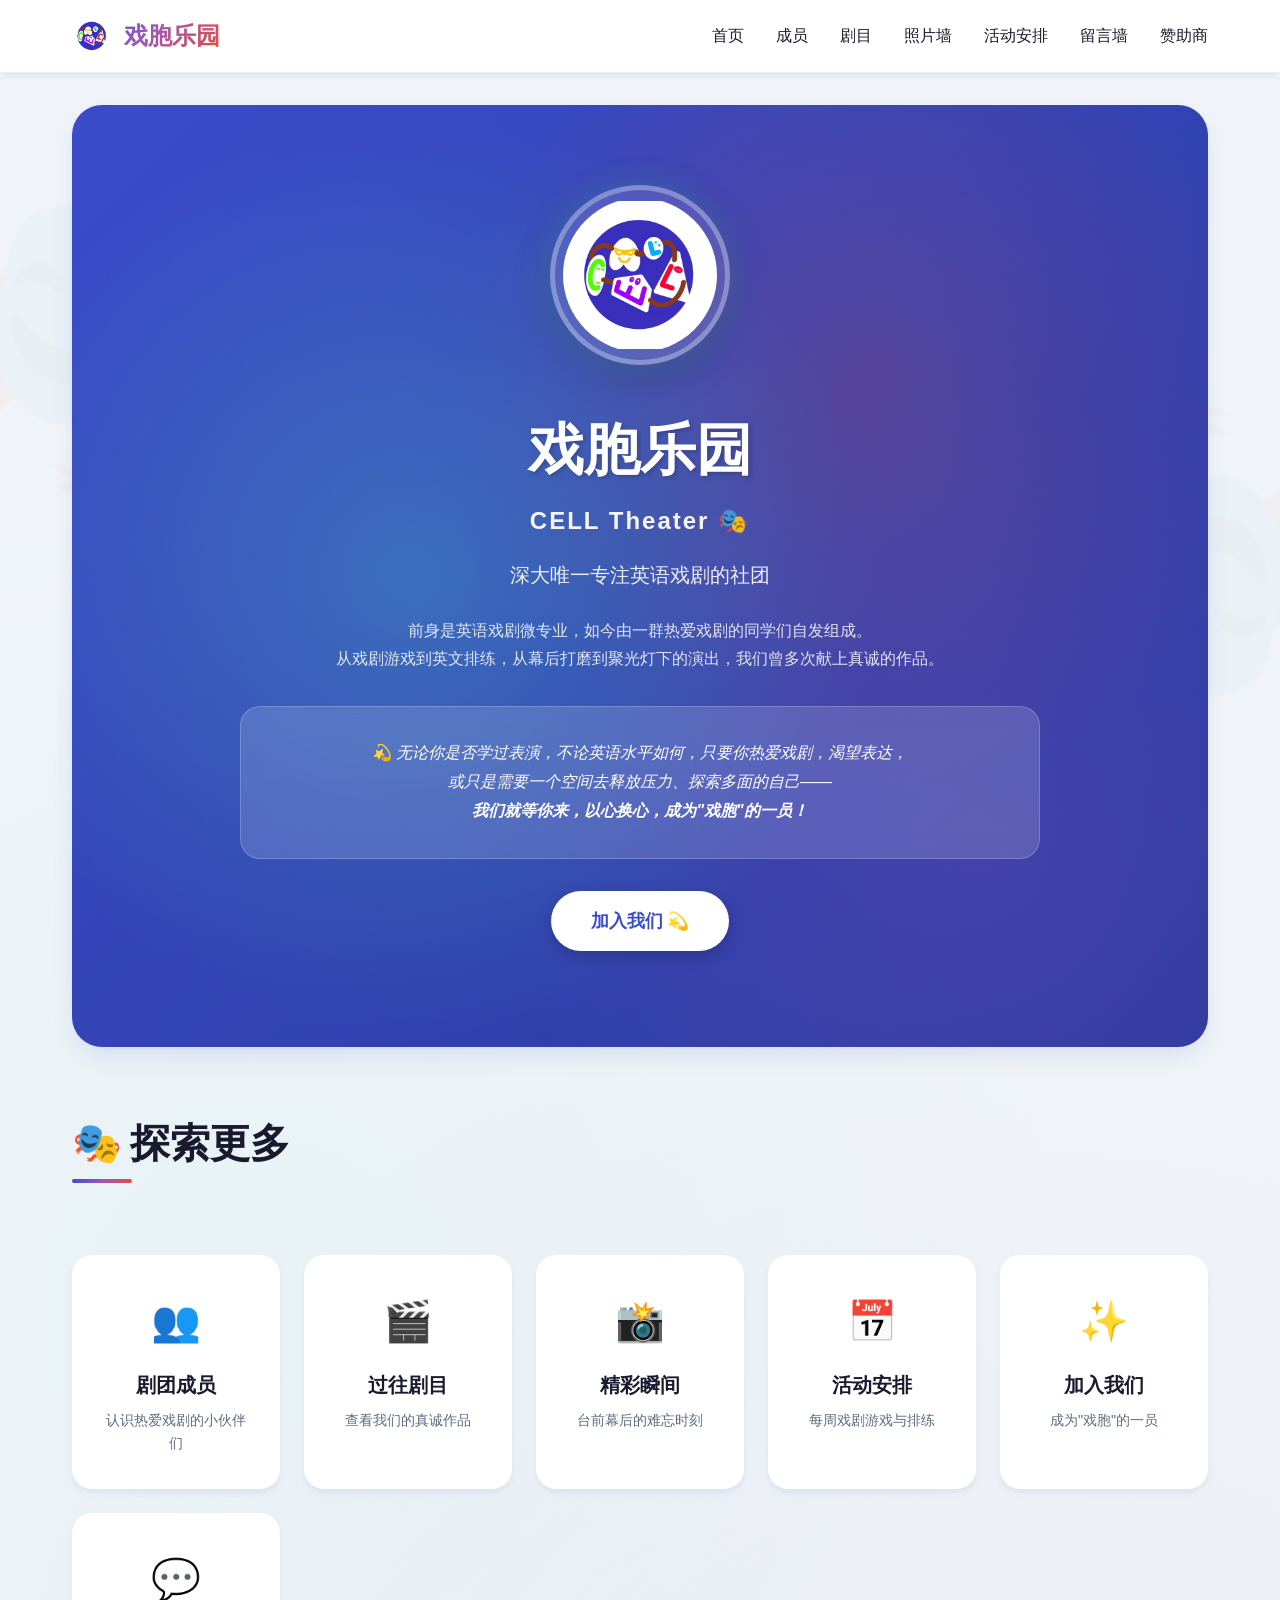
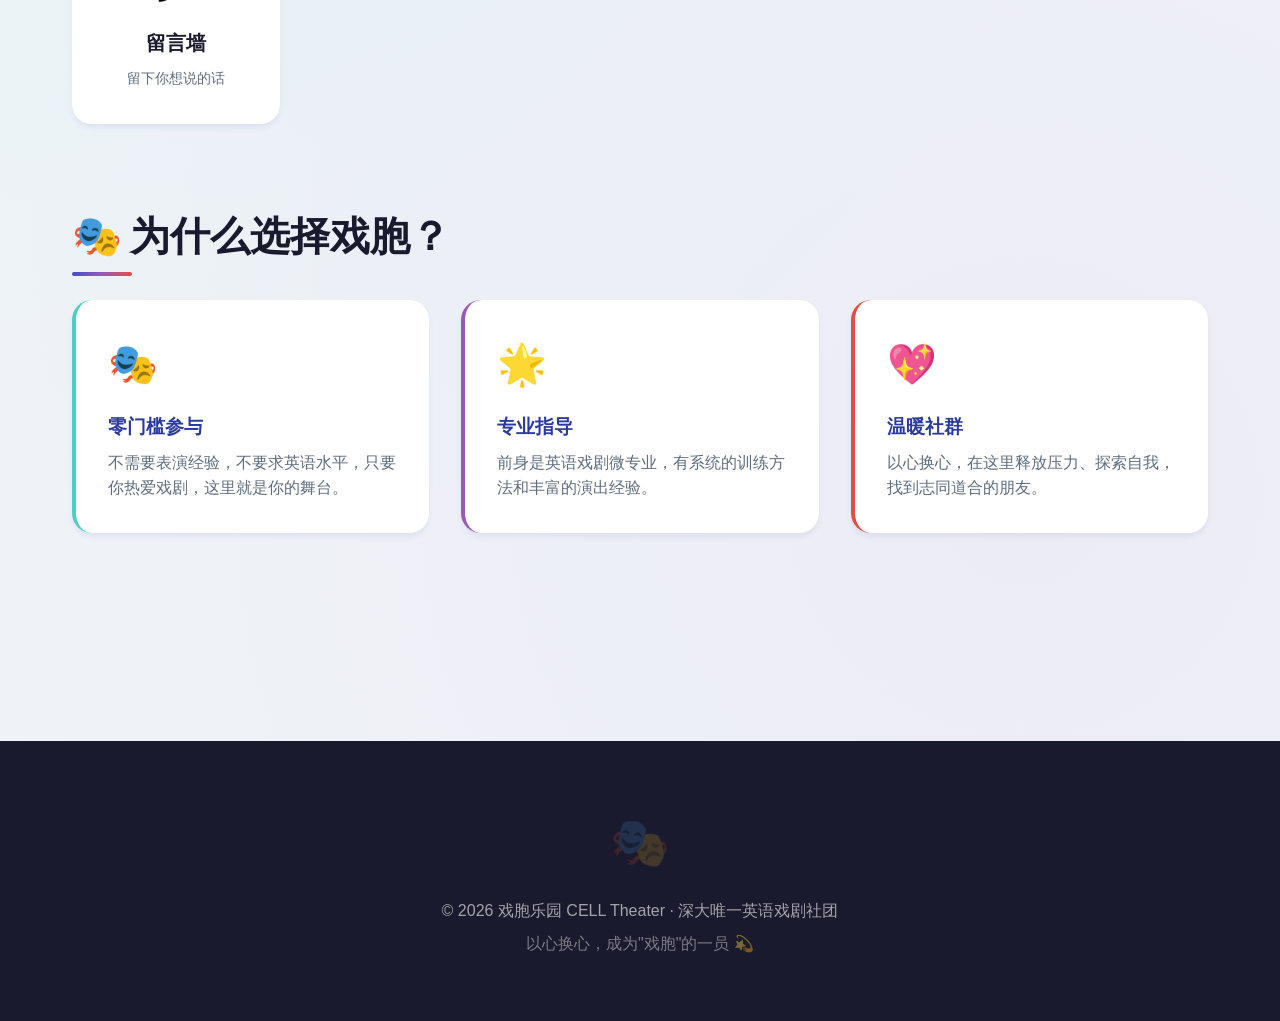
==== commit ce6e065f: "fix: 更新年份为2026，修正日期对应星期几，添加联网时间校准" ====
--- a/index.html
+++ b/index.html
@@ -115,7 +115,8 @@
     
     <!-- 页脚 -->
     <footer>
-        <p>© 2024 戏胞乐园 CELL Theater · 深大唯一英语戏剧社团</p>
+        <p>© <span class="current-year">2026</span> 戏胞乐园 CELL Theater · 深大唯一英语戏剧社团</p>
+    <script>document.querySelectorAll('.current-year').forEach(el => el.textContent = new Date().getFullYear());</script>
         <p style="margin-top: 0.5rem; opacity: 0.7;">以心换心，成为"戏胞"的一员 💫</p>
     </footer>
     
--- a/css/style.css
+++ b/css/style.css
@@ -91,9 +91,7 @@
 .logo img {
     width: 40px;
     height: 40px;
-    border-radius: 50%;
-    object-fit: cover;
-    box-shadow: 0 2px 8px rgba(59, 76, 202, 0.2);
+    object-fit: contain;
 }
 
 .nav-links {
@@ -200,14 +198,15 @@
 }
 
 .hero-logo {
-    width: 150px;
-    height: 150px;
+    width: 180px;
+    height: 180px;
     margin: 0 auto 2rem;
     border-radius: 50%;
     border: 5px solid rgba(255, 255, 255, 0.3);
     box-shadow: 0 10px 40px rgba(0, 0, 0, 0.2), var(--shadow-glow);
-    background: white;
-    padding: 10px;
+    object-fit: contain;
+    background: rgba(255, 255, 255, 0.1);
+    padding: 8px;
 }
 
 .hero h1 {
